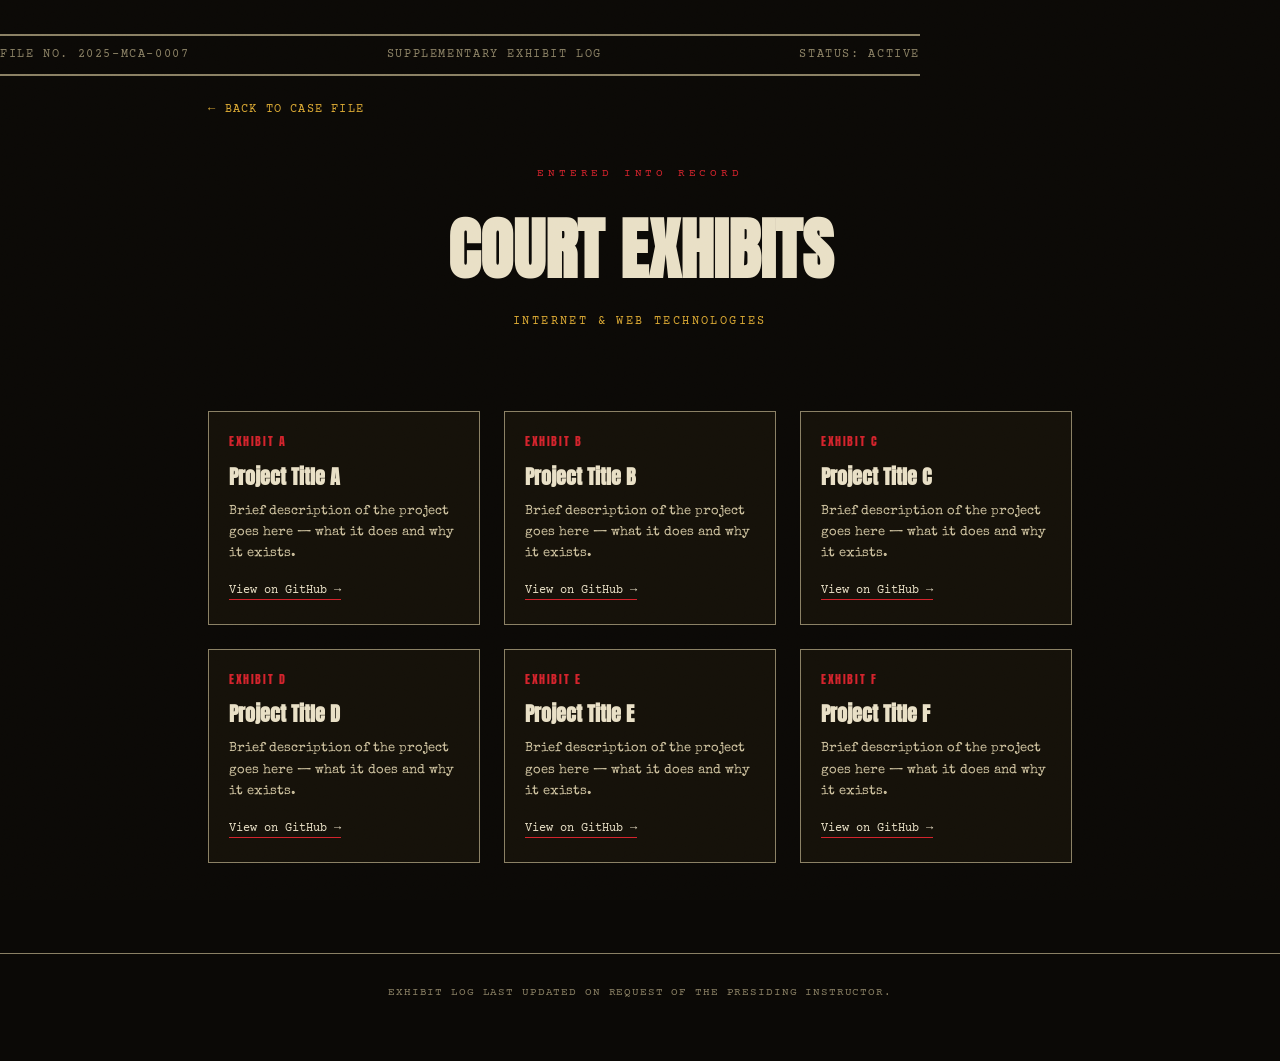
==== exhibits.html @ 5c9efe02 "Initial portfolio" ====
<!DOCTYPE html>
<html lang="en">
<head>
<meta charset="UTF-8">
<meta name="viewport" content="width=device-width, initial-scale=1.0">
<title>Court Exhibits — CASE FILE: G</title>
<link rel="stylesheet" href="style.css">
</head>
<body>

  <div class="case-bar wrap">
    <span>FILE NO. 2025-MCA-0007</span>
    <span>SUPPLEMENTARY EXHIBIT LOG</span>
    <span>STATUS: ACTIVE</span>
  </div>

  <div class="wrap">
    <a href="index.html" class="back-link">← Back to Case File</a>

    <div class="exhibits-header">
      <div class="hero-eyebrow">Entered Into Record</div>
      <h1>COURT EXHIBITS</h1>
      <div class="ex-sub">Internet &amp; Web Technologies</div>
    </div>

    <div class="exhibit-grid">

      <div class="exhibit-card reveal">
        <div class="ex-letter">Exhibit A</div>
        <h3>Project Title A</h3>
        <p>Brief description of the project goes here — what it does and why it exists.</p>
        <div class="tech-tags"><span>HTML</span><span>CSS</span><span>JS</span></div>
        <a class="gh-link" href="https://github.com/yourusername/exhibit-a" target="_blank" rel="noopener">View on GitHub →</a>
      </div>

      <div class="exhibit-card reveal">
        <div class="ex-letter">Exhibit B</div>
        <h3>Project Title B</h3>
        <p>Brief description of the project goes here — what it does and why it exists.</p>
        <div class="tech-tags"><span>React</span><span>Node.js</span></div>
        <a class="gh-link" href="https://github.com/yourusername/exhibit-b" target="_blank" rel="noopener">View on GitHub →</a>
      </div>

      <div class="exhibit-card reveal">
        <div class="ex-letter">Exhibit C</div>
        <h3>Project Title C</h3>
        <p>Brief description of the project goes here — what it does and why it exists.</p>
        <div class="tech-tags"><span>Django</span><span>PostgreSQL</span></div>
        <a class="gh-link" href="https://github.com/yourusername/exhibit-c" target="_blank" rel="noopener">View on GitHub →</a>
      </div>

      <div class="exhibit-card reveal">
        <div class="ex-letter">Exhibit D</div>
        <h3>Project Title D</h3>
        <p>Brief description of the project goes here — what it does and why it exists.</p>
        <div class="tech-tags"><span>Python</span><span>Flask</span></div>
        <a class="gh-link" href="https://github.com/yourusername/exhibit-d" target="_blank" rel="noopener">View on GitHub →</a>
      </div>

      <div class="exhibit-card reveal">
        <div class="ex-letter">Exhibit E</div>
        <h3>Project Title E</h3>
        <p>Brief description of the project goes here — what it does and why it exists.</p>
        <div class="tech-tags"><span>JavaScript</span><span>MongoDB</span></div>
        <a class="gh-link" href="https://github.com/yourusername/exhibit-e" target="_blank" rel="noopener">View on GitHub →</a>
      </div>

      <div class="exhibit-card reveal">
        <div class="ex-letter">Exhibit F</div>
        <h3>Project Title F</h3>
        <p>Brief description of the project goes here — what it does and why it exists.</p>
        <div class="tech-tags"><span>Java</span><span>MySQL</span></div>
        <a class="gh-link" href="https://github.com/yourusername/exhibit-f" target="_blank" rel="noopener">View on GitHub →</a>
      </div>

    </div>
  </div>

  <footer>
    Exhibit log last updated on request of the presiding instructor.
  </footer>

  <script src="script.js"></script>
</body>
</html>
---- style.css ----
@import url('https://fonts.googleapis.com/css2?family=Special+Elite&family=Anton&family=Courier+Prime:wght@400;700&display=swap');

:root{
  --bg:#0b0906;
  --bg-panel:#151109;
  --bg-panel-2:#1c1710;
  --paper:#e9e0c6;
  --paper-dim:#cfc3a0;
  --paper-line:#b8ac86;
  --red:#a91d1d;
  --red-bright:#d4232c;
  --yellow:#dba934;
  --ink:#1c1710;
  --fade:#8a8064;
  --grain-op:0.05;
}

*{margin:0;padding:0;box-sizing:border-box;}

html{scroll-behavior:smooth;}

body{
  background:var(--bg);
  color:var(--paper);
  font-family:'Special Elite', 'Courier Prime', monospace;
  line-height:1.6;
  overflow-x:hidden;
  position:relative;
}

body::before{
  content:"";
  position:fixed;
  inset:0;
  pointer-events:none;
  z-index:9999;
  opacity:var(--grain-op);
  background-image:url("data:image/svg+xml,%3Csvg xmlns='http://www.w3.org/2000/svg' width='120' height='120'%3E%3Cfilter id='n'%3E%3CfeTurbulence type='fractalNoise' baseFrequency='0.9' numOctaves='2' stitchTiles='stitch'/%3E%3C/filter%3E%3Crect width='100%25' height='100%25' filter='url(%23n)'/%3E%3C/svg%3E");
  mix-blend-mode:overlay;
}

::selection{background:var(--red-bright); color:var(--paper);}

a{color:inherit; text-decoration:none;}

img{max-width:100%; display:block;}

.wrap{
  max-width:920px;
  margin:0 auto;
  padding:0 28px;
}

/* ---------- eyebrow / case number bar ---------- */
.case-bar{
  border-top:2px solid var(--fade);
  border-bottom:2px solid var(--fade);
  padding:10px 0;
  margin:34px 0 0;
  display:flex;
  justify-content:space-between;
  flex-wrap:wrap;
  gap:8px;
  font-family:'Courier Prime', monospace;
  font-size:0.72rem;
  letter-spacing:0.14em;
  color:var(--fade);
  text-transform:uppercase;
}

/* ---------- HERO ---------- */
.hero{
  padding-top:26px;
  padding-bottom:70px;
  text-align:center;
}

.hero-eyebrow{
  margin-top:22px;
  font-family:'Courier Prime', monospace;
  letter-spacing:0.35em;
  font-size:0.68rem;
  color:var(--red-bright);
  text-transform:uppercase;
}

.hero h1{
  font-family:'Anton', sans-serif;
  font-size:clamp(3.2rem, 12vw, 7.2rem);
  letter-spacing:0.02em;
  line-height:0.92;
  margin:10px 0 6px;
  color:var(--paper);
  text-shadow:
    3px 3px 0 rgba(0,0,0,0.6),
    0 0 26px rgba(169,29,29,0.18);
}

.hero h1 span{
  color:var(--red-bright);
}

.hero-sub{
  font-size:0.85rem;
  letter-spacing:0.18em;
  text-transform:uppercase;
  color:var(--fade);
  margin-bottom:44px;
}

/* mugshot block */
.mug-frame{
  position:relative;
  width:min(340px, 78vw);
  margin:0 auto;
}

.mug-photo{
  position:relative;
  width:100%;
  aspect-ratio:3/4;
  background:
    repeating-linear-gradient(to bottom, transparent 0 38px, rgba(233,224,198,0.06) 38px 39px),
    linear-gradient(180deg,#2a251c,#100d09);
  border:3px solid var(--paper-dim);
  outline:1px solid #000;
  display:flex;
  align-items:center;
  justify-content:center;
  overflow:hidden;
}

.mug-photo img{
  width:100%; height:100%; object-fit:cover;
  filter:grayscale(1) contrast(1.15) brightness(0.85);
}

.mug-frame{
  opacity:0;
}

.mug-frame.photo-in{
  opacity:1;
}

.mug-frame.photo-in .mug-photo{
  animation:photoSnap 0.65s cubic-bezier(.22,1.6,.32,1) forwards;
}

@keyframes photoSnap{
  0%{transform:rotate(-24deg) scale(0.82); filter:blur(2px);}
  55%{transform:rotate(5deg) scale(1.03); filter:blur(0);}
  75%{transform:rotate(-2deg);}
  100%{transform:rotate(0deg) scale(1);}
}

.mug-photo .placeholder-txt{
  font-family:'Courier Prime', monospace;
  font-size:0.75rem;
  letter-spacing:0.12em;
  color:var(--fade);
  text-align:center;
  padding:20px;
  text-transform:uppercase;
}

.mug-photo .height-marks{
  position:absolute; inset:0;
  background-image:repeating-linear-gradient(to right, rgba(233,224,198,0.14) 0 1px, transparent 1px 100%);
  background-size:12.5% 100%;
  pointer-events:none;
}

.placard{
  margin-top:10px;
  background:var(--paper);
  color:var(--ink);
  font-family:'Courier Prime', monospace;
  font-size:0.72rem;
  letter-spacing:0.08em;
  text-transform:uppercase;
  padding:8px 10px;
  border:1px solid #000;
  display:flex;
  justify-content:space-between;
  gap:10px;
}

.stamp{
  position:absolute;
  bottom:-18px;
  right:-26px;
  width:150px;
  height:150px;
  border:5px solid var(--red-bright);
  border-radius:50%;
  display:flex;
  align-items:center;
  justify-content:center;
  transform:rotate(-18deg);
  color:var(--red-bright);
  font-family:'Anton', sans-serif;
  font-size:1.65rem;
  letter-spacing:0.05em;
  text-align:center;
  mix-blend-mode:screen;
  opacity:0;
  transform:rotate(-18deg) scale(2.4);
}

.stamp.stamp-in{
  animation:stampIn 0.5s cubic-bezier(.2,1.4,.4,1) forwards;
}

.stamp::before{
  content:"";
  position:absolute;
  inset:8px;
  border:1px solid var(--red-bright);
  border-radius:50%;
}

@keyframes stampIn{
  0%{transform:rotate(-18deg) scale(2.4); opacity:0;}
  60%{opacity:1;}
  100%{transform:rotate(-18deg) scale(1); opacity:0.92;}
}

/* ---------- FOLDER TAB SECTION HEADERS ---------- */
section{
  padding:130px 0 90px;
  position:relative;
}

.folder-tab{
  display:inline-flex;
  align-items:center;
  gap:10px;
  background:var(--yellow);
  color:var(--ink);
  font-family:'Anton', sans-serif;
  font-size:clamp(1.6rem, 4.5vw, 2.4rem);
  letter-spacing:0.03em;
  padding:8px 22px 10px;
  clip-path:polygon(0 0, 100% 0, 96% 100%, 4% 100%);
  transform:rotate(-1deg);
  box-shadow:4px 4px 0 rgba(0,0,0,0.55);
   opacity:0;
}

.folder-tab.wiggle-in{
  animation:tabWiggle 0.7s cubic-bezier(.34,1.56,.64,1) forwards;
}


@keyframes tabWiggle{
  0%{transform:rotate(-1deg) scale(0.9); opacity:0;}
  35%{transform:rotate(7deg) scale(1.04);}
  55%{transform:rotate(-5deg);}
  75%{transform:rotate(2deg);}
  100%{transform:rotate(-1deg) scale(1); opacity:1;}
}

.folder-tab .tab-no{
  font-family:'Courier Prime', monospace;
  font-size:0.6rem;
  font-weight:700;
  color:var(--red);
  align-self:flex-start;
  margin-top:4px;
}

.section-intro{
  margin-top:22px;
  color:var(--fade);
  font-size:0.85rem;
  max-width:620px;
  letter-spacing:0.02em;
}

/* ---------- OFFENSE ---------- */
.charge-sheet{
  margin-top:30px;
  border:1px solid var(--fade);
  background:rgba(233,224,198,0.03);
  padding:26px 24px;
}

.charge{
  display:grid;
  grid-template-columns:110px 1fr;
  gap:14px;
  padding:14px 0;
  border-bottom:1px dashed rgba(138,128,100,0.4);
  font-size:0.92rem;
}

.charge:last-child{border-bottom:none;}

.charge-no{
  font-family:'Courier Prime', monospace;
  color:var(--red-bright);
  font-weight:700;
  letter-spacing:0.05em;
}

.redact{
  background:#0a0a0a;
  color:#0a0a0a;
  border-radius:2px;
  padding:0 4px;
  cursor:help;
  transition:background 0.2s;
}
.redact:hover{background:#1a1a1a;}

/* ---------- EVIDENCE CARDS ---------- */
.evidence-grid{
  margin-top:30px;
  display:grid;
  grid-template-columns:repeat(auto-fit, minmax(280px,1fr));
  gap:26px;
}

.ev-card{
  position:relative;
  background:var(--bg-panel);
  border:1px solid var(--fade);
  padding:22px 20px 24px;
}

.ev-card::before{
  content:"";
  position:absolute; top:-1px; left:24px;
  width:34px; height:14px;
  background:linear-gradient(180deg,#8a7a3d,#6b5e2b);
  border:1px solid #000;
  clip-path:polygon(0 0,100% 0,90% 100%,10% 100%);
}

.ev-status{
  display:inline-block;
  font-family:'Courier Prime', monospace;
  font-size:0.62rem;
  letter-spacing:0.14em;
  color:var(--red-bright);
  border:1px solid var(--red-bright);
  padding:3px 8px;
  transform:rotate(-3deg);
  margin-bottom:14px;
  text-transform:uppercase;
}

.ev-card h3{
  font-family:'Anton', sans-serif;
  font-size:1.5rem;
  letter-spacing:0.02em;
  margin-bottom:8px;
  color:var(--paper);
}

.ev-card p{
  font-size:0.86rem;
  color:var(--paper-dim);
}

.ev-card{
  display:block;
  cursor:pointer;
  transition:transform 0.2s, border-color 0.2s;
}
.ev-card:hover{
  transform:translateY(-3px);
  border-color:var(--red-bright);
}
/* ---------- COURT EXHIBITS CALLOUT ---------- */
.exhibits-callout{
  margin-top:34px;
  border:2px solid var(--red);
  background:repeating-linear-gradient(-45deg, rgba(169,29,29,0.06) 0 12px, transparent 12px 24px);
  padding:28px 24px;
  text-align:center;
}

.exhibits-callout .ec-title{
  font-family:'Anton', sans-serif;
  font-size:1.9rem;
  letter-spacing:0.03em;
  color:var(--paper);
}

.exhibits-callout .ec-sub{
  font-family:'Courier Prime', monospace;
  font-size:0.72rem;
  letter-spacing:0.2em;
  text-transform:uppercase;
  color:var(--yellow);
  margin-top:6px;
}

.btn-exhibit{
  display:inline-block;
  margin-top:20px;
  font-family:'Courier Prime', monospace;
  font-size:0.78rem;
  letter-spacing:0.1em;
  text-transform:uppercase;
  color:var(--ink);
  background:var(--yellow);
  padding:12px 26px;
  border:1px solid #000;
  box-shadow:3px 3px 0 rgba(0,0,0,0.6);
  transition:transform 0.15s;
}
.btn-exhibit:hover{transform:translate(-2px,-2px); box-shadow:5px 5px 0 rgba(0,0,0,0.6);}

/* ---------- WEAPONS ---------- */
.weapons-grid{
  margin-top:30px;
  display:grid;
  grid-template-columns:repeat(auto-fit, minmax(230px,1fr));
  gap:20px;
}

.wp-cat{
  border:1px solid var(--fade);
  padding:18px 18px 20px;
  background:linear-gradient(180deg, rgba(233,224,198,0.03), transparent);
}

.wp-cat h4{
  font-family:'Anton', sans-serif;
  font-size:1.05rem;
  letter-spacing:0.06em;
  color:var(--yellow);
  margin-bottom:12px;
  text-transform:uppercase;
  border-bottom:1px solid rgba(219,169,52,0.35);
  padding-bottom:8px;
}

.wp-cat ul{list-style:none;}
.wp-cat li{
  font-size:0.85rem;
  color:var(--paper-dim);
  padding:4px 0;
  position:relative;
  padding-left:16px;
}
.wp-cat li::before{
  content:"—";
  position:absolute; left:0; color:var(--red-bright);
}

/* ---------- CRIMINAL RECORD ---------- */
.record-entry{
  margin-top:30px;
  border-left:3px solid var(--red);
  padding:6px 0 6px 22px;
}

.record-entry .re-title{
  font-family:'Anton', sans-serif;
  font-size:1.3rem;
  color:var(--paper);
}

.record-entry .re-meta{
  font-family:'Courier Prime', monospace;
  font-size:0.7rem;
  letter-spacing:0.1em;
  color:var(--yellow);
  text-transform:uppercase;
  margin:4px 0 10px;
}

.record-entry p{
  font-size:0.87rem;
  color:var(--paper-dim);
  max-width:640px;
}

.cert-list{
  margin-top:26px;
  max-width:520px;
}

.cert-label{
  font-family:'Courier Prime', monospace;
  font-size:0.7rem;
  letter-spacing:0.12em;
  color:var(--fade);
  text-transform:uppercase;
  margin-bottom:10px;
}

.cert-item{
  display:flex;
  justify-content:space-between;
  align-items:center;
  gap:12px;
  padding:12px 14px;
  border:1px dashed var(--fade);
  margin-bottom:8px;
  transition:border-color 0.2s, background 0.2s;
}
.cert-item:hover{
  border-color:var(--yellow);
  border-style:solid;
  background:rgba(219,169,52,0.06);
}

.cert-name{
  font-family:'Anton', sans-serif;
  font-size:0.95rem;
  color:var(--paper);
  letter-spacing:0.02em;
}

.cert-arrow{
  font-family:'Courier Prime', monospace;
  font-size:0.68rem;
  letter-spacing:0.06em;
  color:var(--red-bright);
  text-transform:uppercase;
  white-space:nowrap;
}
/* ---------- ALIBI ---------- */
.alibi-box{
  margin-top:26px;
  font-size:0.9rem;
  color:var(--paper-dim);
  max-width:640px;
}

.alibi-tags{
  margin-top:18px;
  display:flex;
  gap:12px;
  flex-wrap:wrap;
}

.alibi-tags span{
  font-family:'Courier Prime', monospace;
  font-size:0.72rem;
  letter-spacing:0.08em;
  text-transform:uppercase;
  border:1px solid var(--fade);
  padding:6px 12px;
  color:var(--paper);
}

/* ---------- CASE CONTACT ---------- */
.contact-grid{
  margin-top:30px;
  display:grid;
  grid-template-columns:repeat(auto-fit, minmax(220px,1fr));
  gap:18px;
}

.contact-card{
  border:1px solid var(--fade);
  padding:18px;
  background:rgba(233,224,198,0.03);
  transition:background 0.2s, transform 0.2s;
}
.contact-card:hover{background:rgba(219,169,52,0.08); transform:translateY(-2px);}

.contact-card .cc-label{
  font-family:'Courier Prime', monospace;
  font-size:0.65rem;
  letter-spacing:0.15em;
  color:var(--red-bright);
  text-transform:uppercase;
  margin-bottom:6px;
}

.contact-card .cc-value{
  font-family:'Anton', sans-serif;
  font-size:1.05rem;
  color:var(--paper);
  word-break:break-word;
}

footer{
  margin-top:90px;
  padding:30px 0 60px;
  text-align:center;
  font-family:'Courier Prime', monospace;
  font-size:0.68rem;
  letter-spacing:0.08em;
  color:var(--fade);
  text-transform:uppercase;
  border-top:1px solid var(--fade);
}

/* ---------- EXHIBITS PAGE ---------- */
.back-link{
  display:inline-block;
  margin-top:24px;
  font-family:'Courier Prime', monospace;
  font-size:0.75rem;
  letter-spacing:0.1em;
  color:var(--yellow);
  text-transform:uppercase;
}
.back-link:hover{text-decoration:underline;}

.exhibits-header{
  text-align:center;
  padding:20px 0 40px;
}

.exhibits-header h1{
  font-family:'Anton', sans-serif;
  font-size:clamp(2.4rem,8vw,4.2rem);
  color:var(--paper);
  margin-top:14px;
}

.exhibits-header .ex-sub{
  font-family:'Courier Prime', monospace;
  letter-spacing:0.2em;
  font-size:0.75rem;
  color:var(--yellow);
  text-transform:uppercase;
  margin-top:8px;
}

.exhibit-grid{
  display:grid;
  grid-template-columns:repeat(auto-fit, minmax(260px,1fr));
  gap:24px;
  margin:40px 0 80px;
}

.exhibit-card{
  border:1px solid var(--fade);
  background:var(--bg-panel);
  padding:20px;
  position:relative;
}

.exhibit-card .ex-letter{
  font-family:'Anton', sans-serif;
  font-size:0.72rem;
  letter-spacing:0.14em;
  color:var(--red-bright);
  text-transform:uppercase;
  margin-bottom:10px;
}

.exhibit-card h3{
  font-family:'Anton', sans-serif;
  font-size:1.25rem;
  color:var(--paper);
  margin-bottom:8px;
}

.exhibit-card p{
  font-size:0.83rem;
  color:var(--paper-dim);
  margin-bottom:14px;
}

.tech-tags{
  display:none;
  flex-wrap:wrap;
  gap:6px;
  margin-bottom:14px;
}
.tech-tags span{
  font-family:'Courier Prime', monospace;
  font-size:0.62rem;
  letter-spacing:0.05em;
  color:var(--yellow);
  border:1px solid rgba(219,169,52,0.4);
  padding:2px 7px;
  text-transform:uppercase;
}

.gh-link{
  font-family:'Courier Prime', monospace;
  font-size:0.75rem;
  color:var(--paper);
  border-bottom:1px solid var(--red-bright);
  padding-bottom:2px;
}
.gh-link:hover{color:var(--yellow);}

/* ---------- SCROLL REVEAL ---------- */
.reveal{
  opacity:0;
  transform:translateY(18px);
  transition:opacity 0.6s ease, transform 0.6s ease;
}
.reveal.in{
  opacity:1;
  transform:translateY(0);
}

@media (prefers-reduced-motion: reduce){
  html{scroll-behavior:auto;}
  .reveal{opacity:1; transform:none; transition:none;}
  .stamp{animation:none;}
}

@media (max-width:560px){
  .charge{grid-template-columns:1fr;}
  .stamp{width:120px; height:120px; font-size:1.3rem; right:-10px;}
}
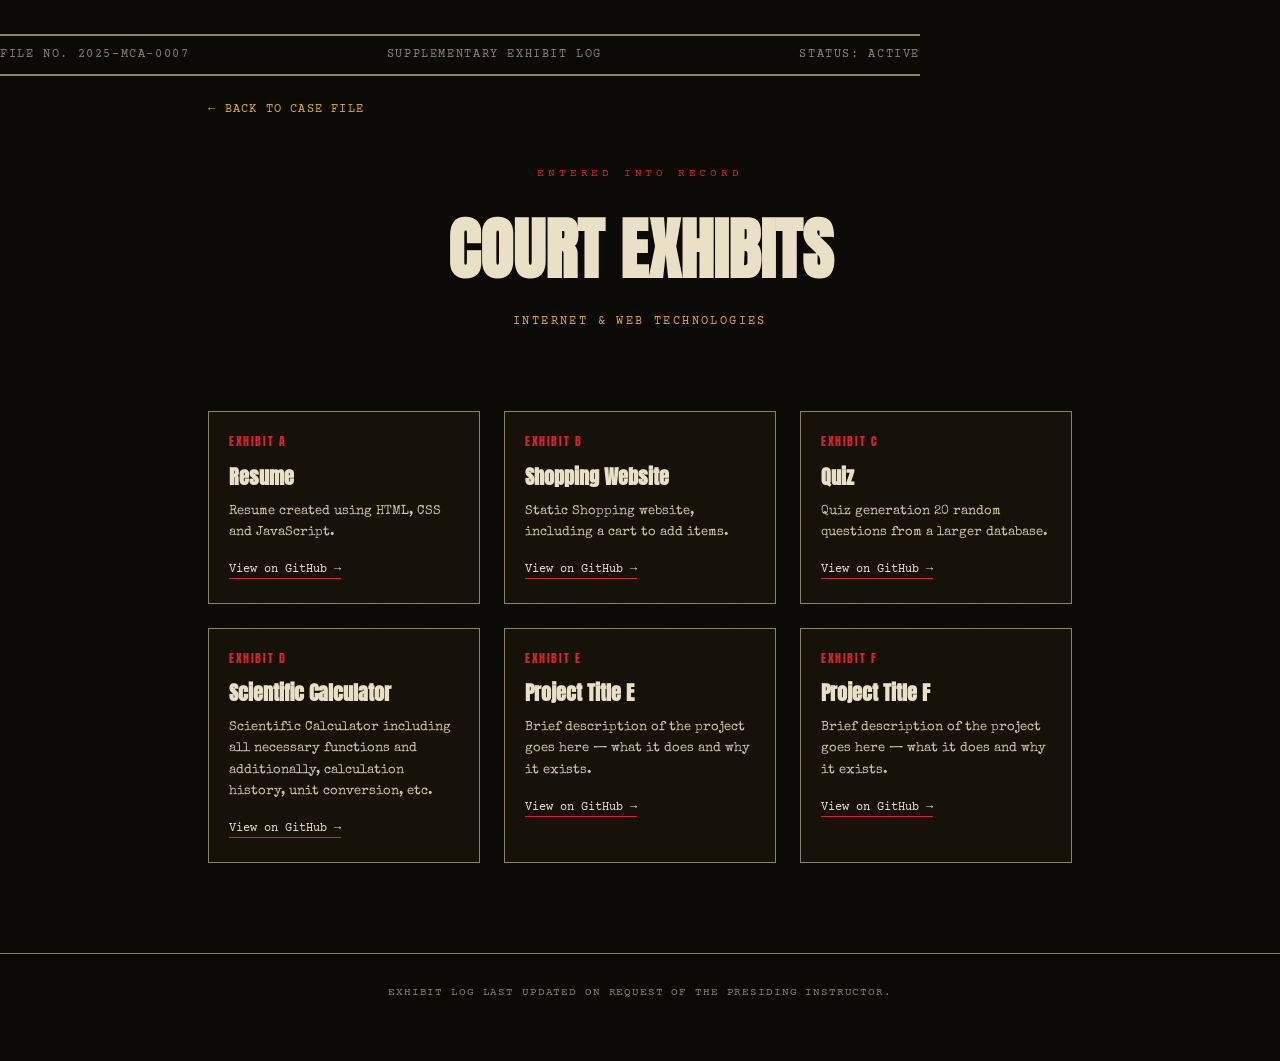
==== commit f31d86bb: "updated exhibit details" ====
--- a/exhibits.html
+++ b/exhibits.html
@@ -27,32 +27,32 @@
 
       <div class="exhibit-card reveal">
         <div class="ex-letter">Exhibit A</div>
-        <h3>Project Title A</h3>
-        <p>Brief description of the project goes here — what it does and why it exists.</p>
+        <h3>Resume</h3>
+        <p>Resume created using HTML, CSS and JavaScript.</p>
         <div class="tech-tags"><span>HTML</span><span>CSS</span><span>JS</span></div>
         <a class="gh-link" href="https://github.com/yourusername/exhibit-a" target="_blank" rel="noopener">View on GitHub →</a>
       </div>
 
       <div class="exhibit-card reveal">
         <div class="ex-letter">Exhibit B</div>
-        <h3>Project Title B</h3>
-        <p>Brief description of the project goes here — what it does and why it exists.</p>
+        <h3>Shopping Website</h3>
+        <p>Static Shopping website, including a cart to add items.</p>
         <div class="tech-tags"><span>React</span><span>Node.js</span></div>
         <a class="gh-link" href="https://github.com/yourusername/exhibit-b" target="_blank" rel="noopener">View on GitHub →</a>
       </div>
 
       <div class="exhibit-card reveal">
         <div class="ex-letter">Exhibit C</div>
-        <h3>Project Title C</h3>
-        <p>Brief description of the project goes here — what it does and why it exists.</p>
+        <h3>Quiz</h3>
+        <p>Quiz generation 20 random questions from a larger database.</p>
         <div class="tech-tags"><span>Django</span><span>PostgreSQL</span></div>
         <a class="gh-link" href="https://github.com/yourusername/exhibit-c" target="_blank" rel="noopener">View on GitHub →</a>
       </div>
 
       <div class="exhibit-card reveal">
         <div class="ex-letter">Exhibit D</div>
-        <h3>Project Title D</h3>
-        <p>Brief description of the project goes here — what it does and why it exists.</p>
+        <h3>Scientific Calculator</h3>
+        <p>Scientific Calculator including all necessary functions and additionally, calculation history, unit conversion, etc.</p>
         <div class="tech-tags"><span>Python</span><span>Flask</span></div>
         <a class="gh-link" href="https://github.com/yourusername/exhibit-d" target="_blank" rel="noopener">View on GitHub →</a>
       </div>
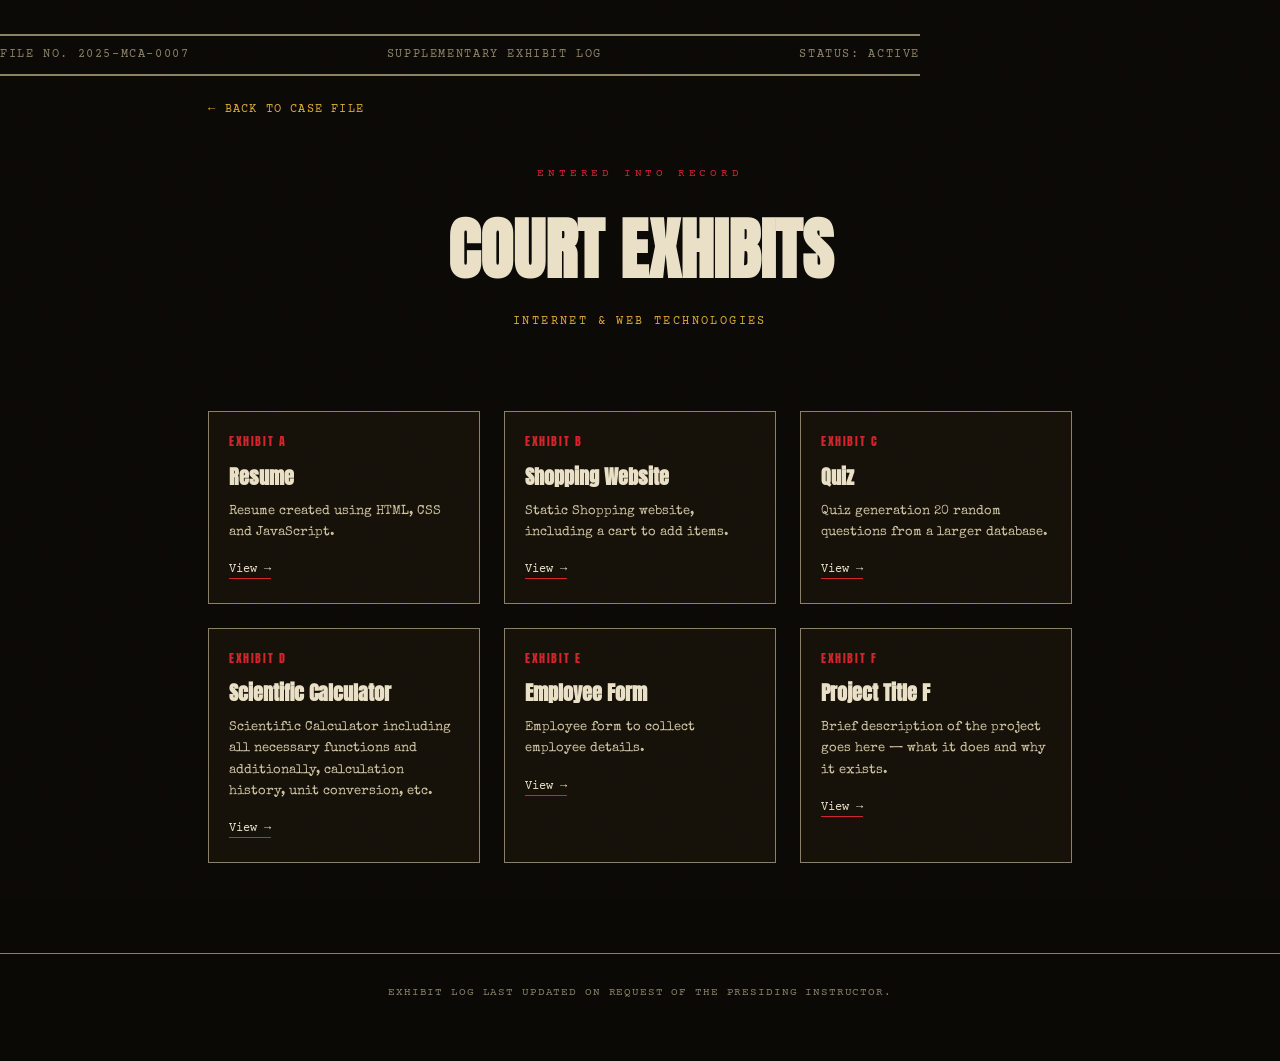
==== commit f48fce4f: "added quiz" ====
--- a/exhibits.html
+++ b/exhibits.html
@@ -30,7 +30,7 @@
         <h3>Resume</h3>
         <p>Resume created using HTML, CSS and JavaScript.</p>
         <div class="tech-tags"><span>HTML</span><span>CSS</span><span>JS</span></div>
-        <a class="gh-link" href="https://github.com/yourusername/exhibit-a" target="_blank" rel="noopener">View on GitHub →</a>
+        <a class="gh-link" href="https://gargibh.github.io/IWT-lab/Resume/" target="_blank" rel="noopener">View →</a>
       </div>
 
       <div class="exhibit-card reveal">
@@ -38,7 +38,7 @@
         <h3>Shopping Website</h3>
         <p>Static Shopping website, including a cart to add items.</p>
         <div class="tech-tags"><span>React</span><span>Node.js</span></div>
-        <a class="gh-link" href="https://github.com/yourusername/exhibit-b" target="_blank" rel="noopener">View on GitHub →</a>
+        <a class="gh-link" href="https://gargibh.github.io/IWT-lab/Shopping%20website/" target="_blank" rel="noopener">View →</a>
       </div>
 
       <div class="exhibit-card reveal">
@@ -46,7 +46,7 @@
         <h3>Quiz</h3>
         <p>Quiz generation 20 random questions from a larger database.</p>
         <div class="tech-tags"><span>Django</span><span>PostgreSQL</span></div>
-        <a class="gh-link" href="https://github.com/yourusername/exhibit-c" target="_blank" rel="noopener">View on GitHub →</a>
+        <a class="gh-link" href="https://gargibh.github.io/IWT-lab/Quiz/" target="_blank" rel="noopener">View →</a>
       </div>
 
       <div class="exhibit-card reveal">
@@ -54,15 +54,15 @@
         <h3>Scientific Calculator</h3>
         <p>Scientific Calculator including all necessary functions and additionally, calculation history, unit conversion, etc.</p>
         <div class="tech-tags"><span>Python</span><span>Flask</span></div>
-        <a class="gh-link" href="https://github.com/yourusername/exhibit-d" target="_blank" rel="noopener">View on GitHub →</a>
+        <a class="gh-link" href="https://github.com/yourusername/exhibit-d" target="_blank" rel="noopener">View →</a>
       </div>
 
       <div class="exhibit-card reveal">
         <div class="ex-letter">Exhibit E</div>
-        <h3>Project Title E</h3>
-        <p>Brief description of the project goes here — what it does and why it exists.</p>
+        <h3>Employee Form</h3>
+        <p>Employee form to collect employee details.</p>
         <div class="tech-tags"><span>JavaScript</span><span>MongoDB</span></div>
-        <a class="gh-link" href="https://github.com/yourusername/exhibit-e" target="_blank" rel="noopener">View on GitHub →</a>
+        <a class="gh-link" href="https://github.com/yourusername/exhibit-e" target="_blank" rel="noopener">View →</a>
       </div>
 
       <div class="exhibit-card reveal">
@@ -70,7 +70,7 @@
         <h3>Project Title F</h3>
         <p>Brief description of the project goes here — what it does and why it exists.</p>
         <div class="tech-tags"><span>Java</span><span>MySQL</span></div>
-        <a class="gh-link" href="https://github.com/yourusername/exhibit-f" target="_blank" rel="noopener">View on GitHub →</a>
+        <a class="gh-link" href="https://github.com/yourusername/exhibit-f" target="_blank" rel="noopener">View →</a>
       </div>
 
     </div>
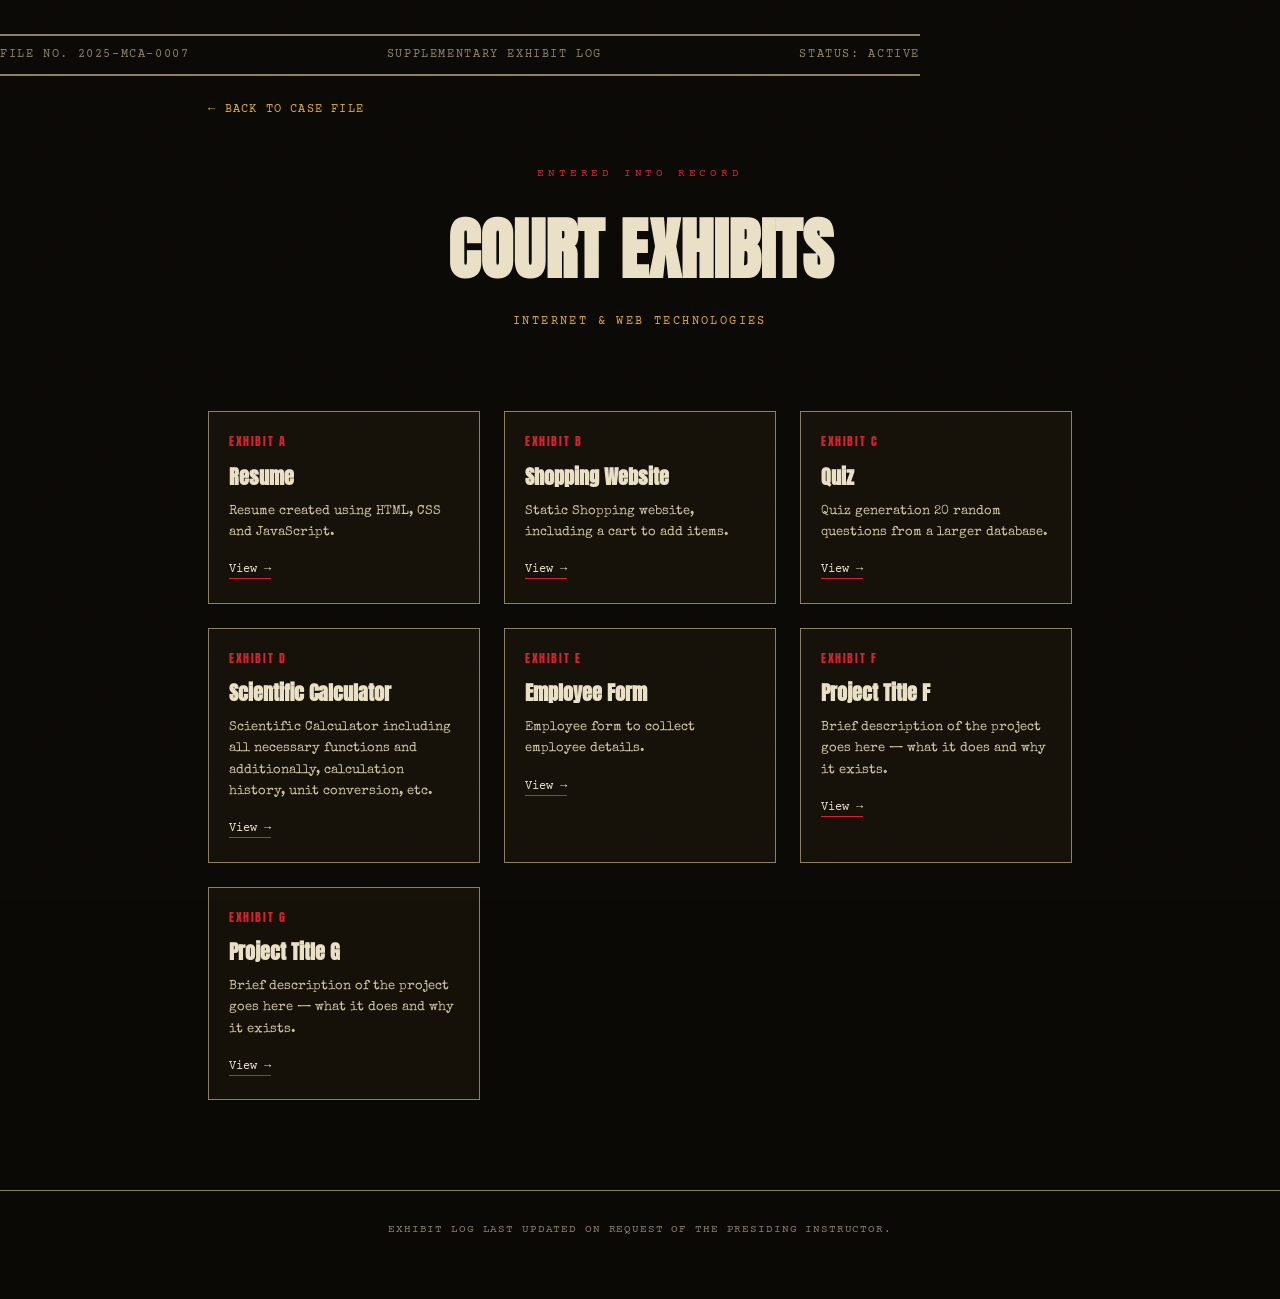
==== commit b517832e: "added empty exhibit" ====
--- a/exhibits.html
+++ b/exhibits.html
@@ -54,7 +54,7 @@
         <h3>Scientific Calculator</h3>
         <p>Scientific Calculator including all necessary functions and additionally, calculation history, unit conversion, etc.</p>
         <div class="tech-tags"><span>Python</span><span>Flask</span></div>
-        <a class="gh-link" href="https://github.com/yourusername/exhibit-d" target="_blank" rel="noopener">View →</a>
+        <a class="gh-link" href="https://gargibh.github.io/IWT-lab/Scientific%20Calculator%20(AI%20int)/" target="_blank" rel="noopener">View →</a>
       </div>
 
       <div class="exhibit-card reveal">
@@ -73,6 +73,14 @@
         <a class="gh-link" href="https://github.com/yourusername/exhibit-f" target="_blank" rel="noopener">View →</a>
       </div>
 
+      <div class="exhibit-card reveal">
+        <div class="ex-letter">Exhibit G</div>
+        <h3>Project Title G</h3>
+        <p>Brief description of the project goes here — what it does and why it exists.</p>
+        <div class="tech-tags"><span>Java</span><span>MySQL</span></div>
+        <a class="gh-link" href="https://github.com/yourusername/exhibit-f" target="_blank" rel="noopener">View →</a>
+      </div>
+
     </div>
   </div>
 
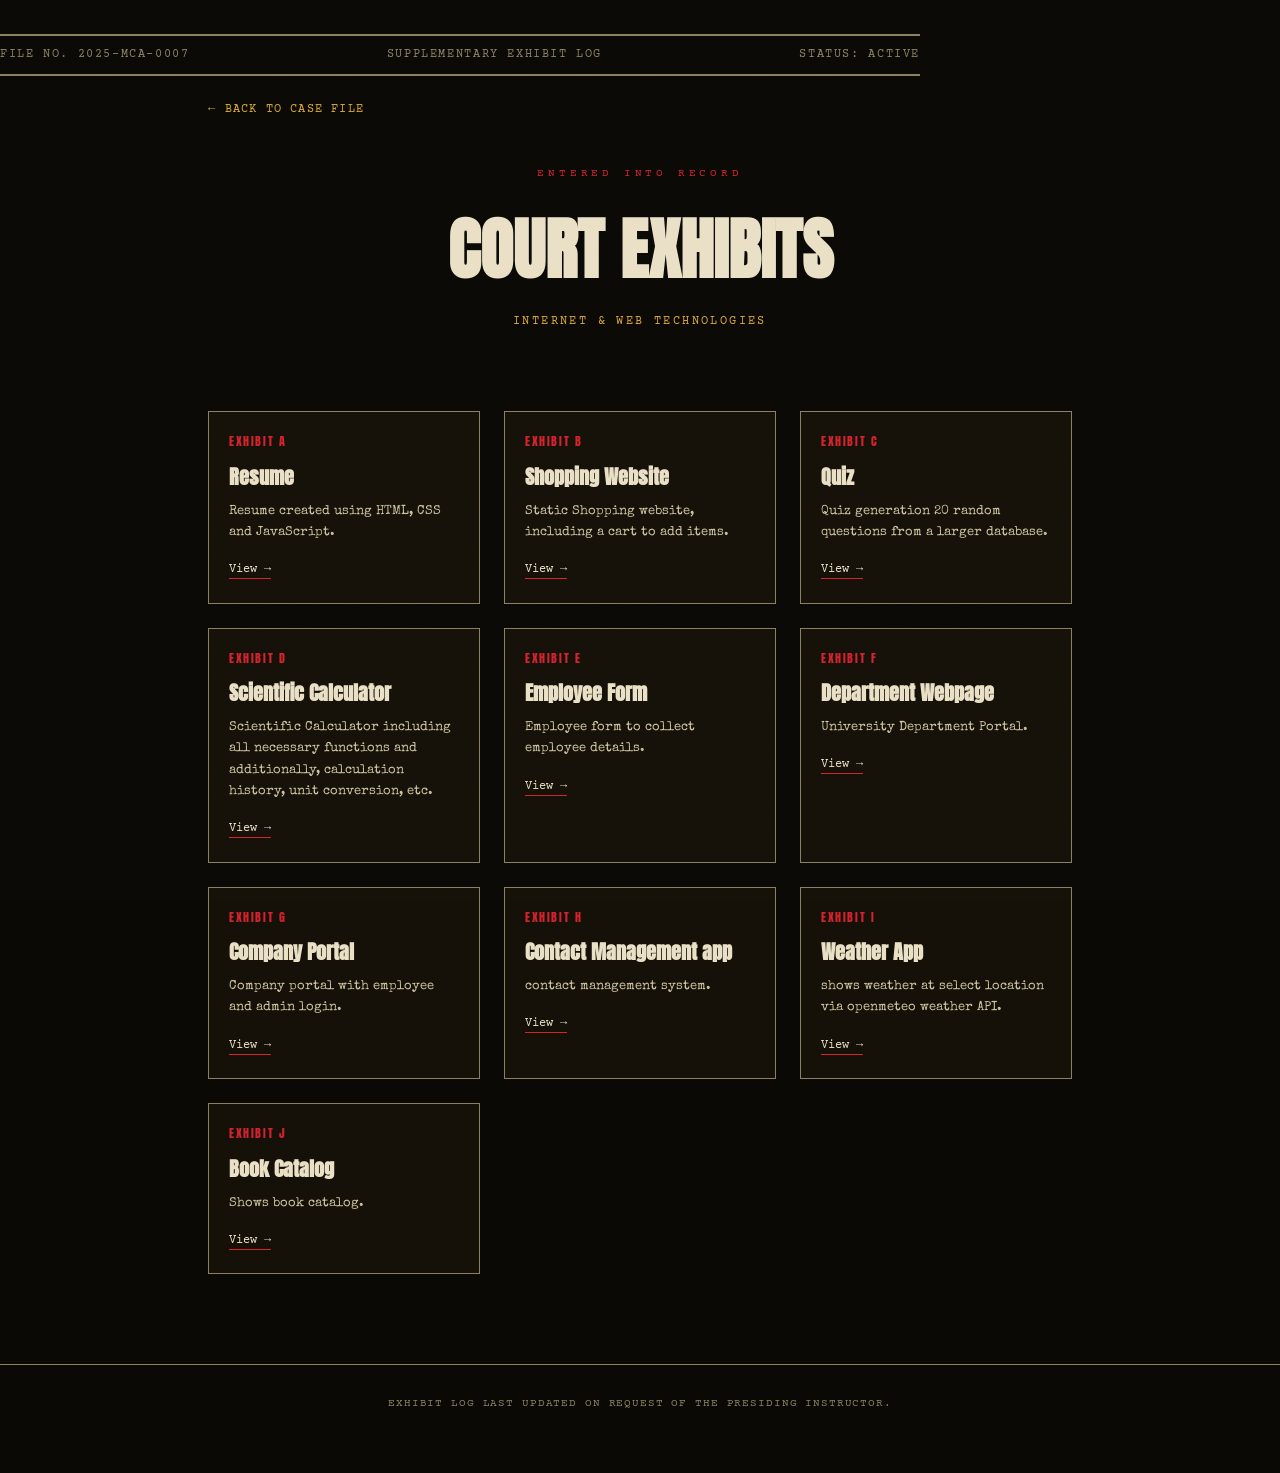
==== commit a3723784: "update exhibits" ====
--- a/exhibits.html
+++ b/exhibits.html
@@ -62,25 +62,48 @@
         <h3>Employee Form</h3>
         <p>Employee form to collect employee details.</p>
         <div class="tech-tags"><span>JavaScript</span><span>MongoDB</span></div>
-        <a class="gh-link" href="https://github.com/yourusername/exhibit-e" target="_blank" rel="noopener">View →</a>
+        <a class="gh-link" href="https://iwt-lab.onrender.com/" target="_blank" rel="noopener">View →</a>
       </div>
 
       <div class="exhibit-card reveal">
         <div class="ex-letter">Exhibit F</div>
-        <h3>Project Title F</h3>
-        <p>Brief description of the project goes here — what it does and why it exists.</p>
+        <h3>Department Webpage</h3>
+        <p>University Department Portal.</p>
         <div class="tech-tags"><span>Java</span><span>MySQL</span></div>
-        <a class="gh-link" href="https://github.com/yourusername/exhibit-f" target="_blank" rel="noopener">View →</a>
+        <a class="gh-link" href="https://department-portal-8io1.onrender.com/" target="_blank" rel="noopener">View →</a>
       </div>
 
       <div class="exhibit-card reveal">
         <div class="ex-letter">Exhibit G</div>
-        <h3>Project Title G</h3>
-        <p>Brief description of the project goes here — what it does and why it exists.</p>
+        <h3>Company Portal</h3>
+        <p>Company portal with employee and admin login.</p>
         <div class="tech-tags"><span>Java</span><span>MySQL</span></div>
-        <a class="gh-link" href="https://github.com/yourusername/exhibit-f" target="_blank" rel="noopener">View →</a>
+        <a class="gh-link" href="https://company-portal-g877.onrender.com/" target="_blank" rel="noopener">View →</a>
       </div>
 
+      <div class="exhibit-card reveal">
+        <div class="ex-letter">Exhibit H</div>
+        <h3>Contact Management app</h3>
+        <p>contact management system.</p>
+        <div class="tech-tags"><span>Java</span><span>MySQL</span></div>
+        <a class="gh-link" href="https://contact-manager-efn9.onrender.com/" target="_blank" rel="noopener">View →</a>
+      </div>
+
+      <div class="exhibit-card reveal">
+        <div class="ex-letter">Exhibit I</div>
+        <h3>Weather App</h3>
+        <p>shows weather at select location via openmeteo weather API.</p>
+        <div class="tech-tags"><span>Java</span><span>MySQL</span></div>
+        <a class="gh-link" href="https://gargibh.github.io/IWT-lab/weather-app/" target="_blank" rel="noopener">View →</a>
+      </div>
+
+      <div class="exhibit-card reveal">
+        <div class="ex-letter">Exhibit J</div>
+        <h3>Book Catalog</h3>
+        <p>Shows book catalog.</p>
+        <div class="tech-tags"><span>Java</span><span>MySQL</span></div>
+        <a class="gh-link" href="https://gargibh.github.io/IWT-lab/book-app/" target="_blank" rel="noopener">View →</a>
+      </div>
     </div>
   </div>
 
